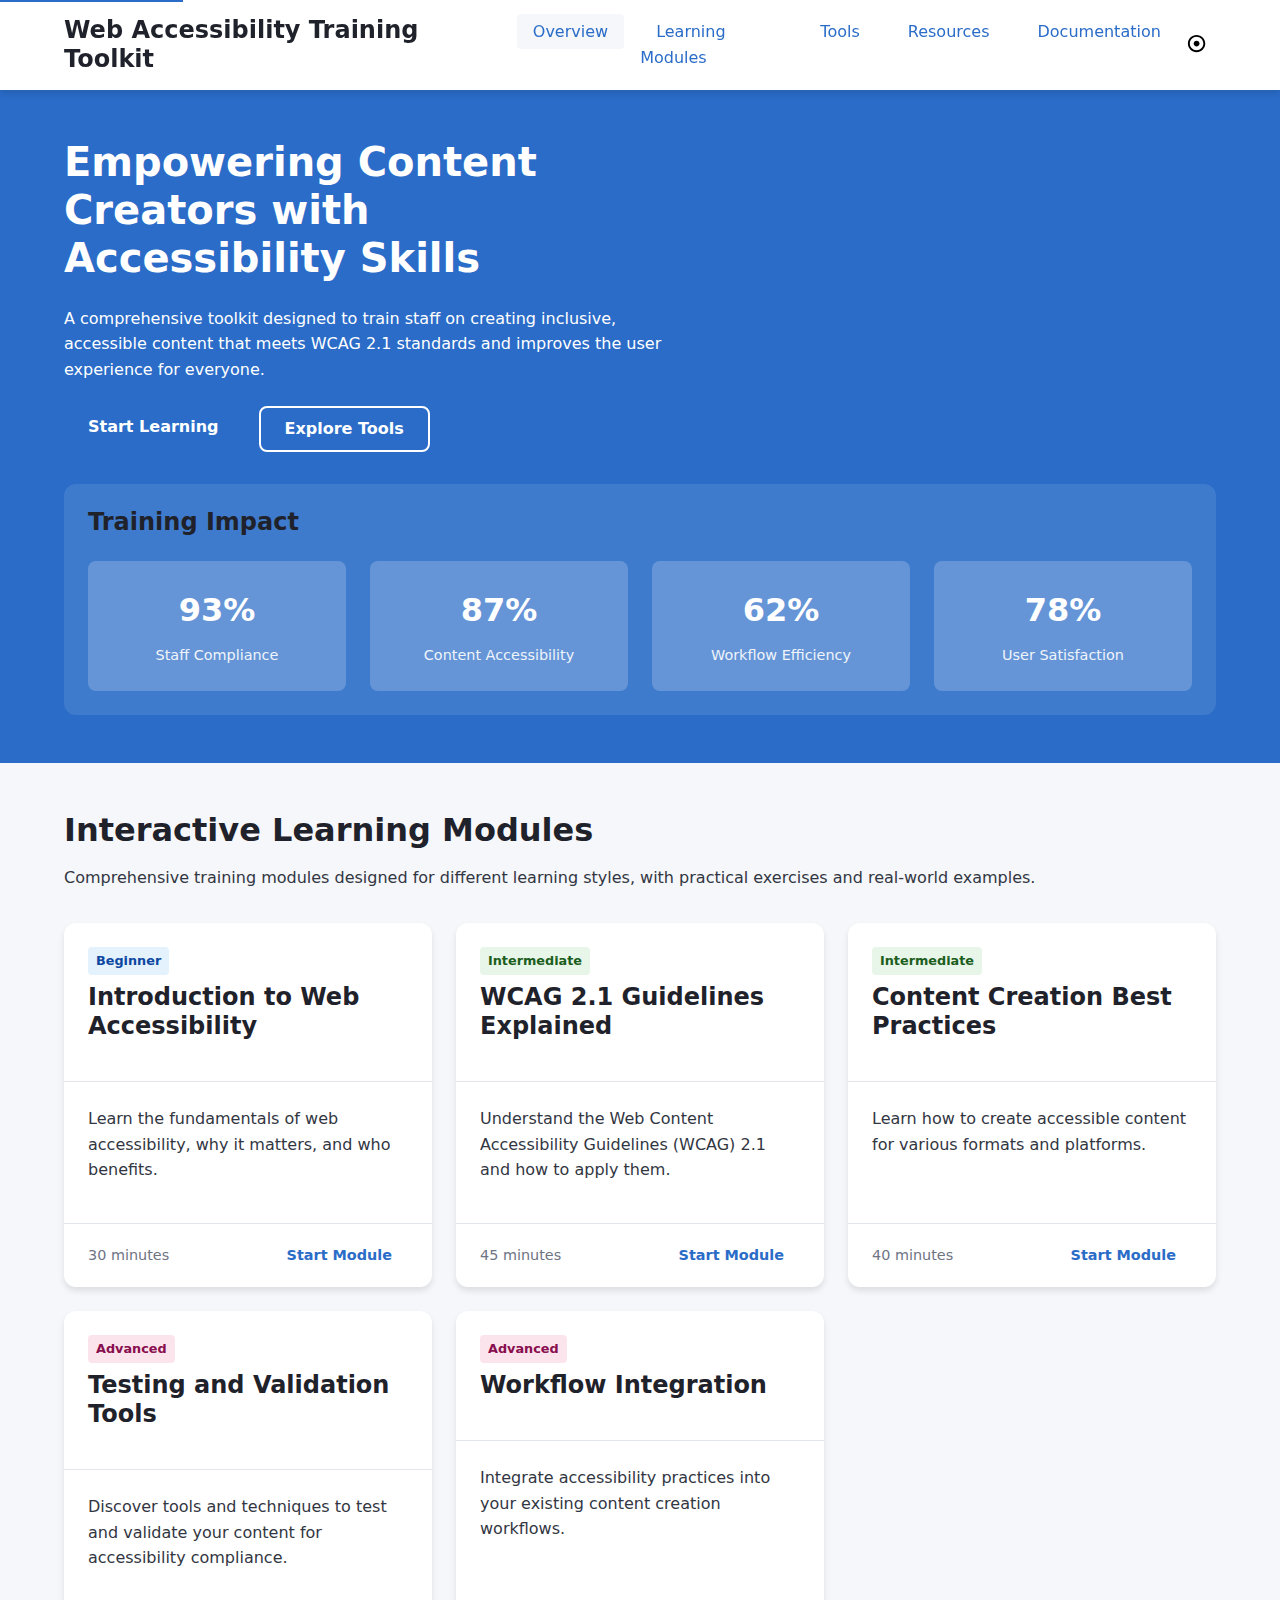
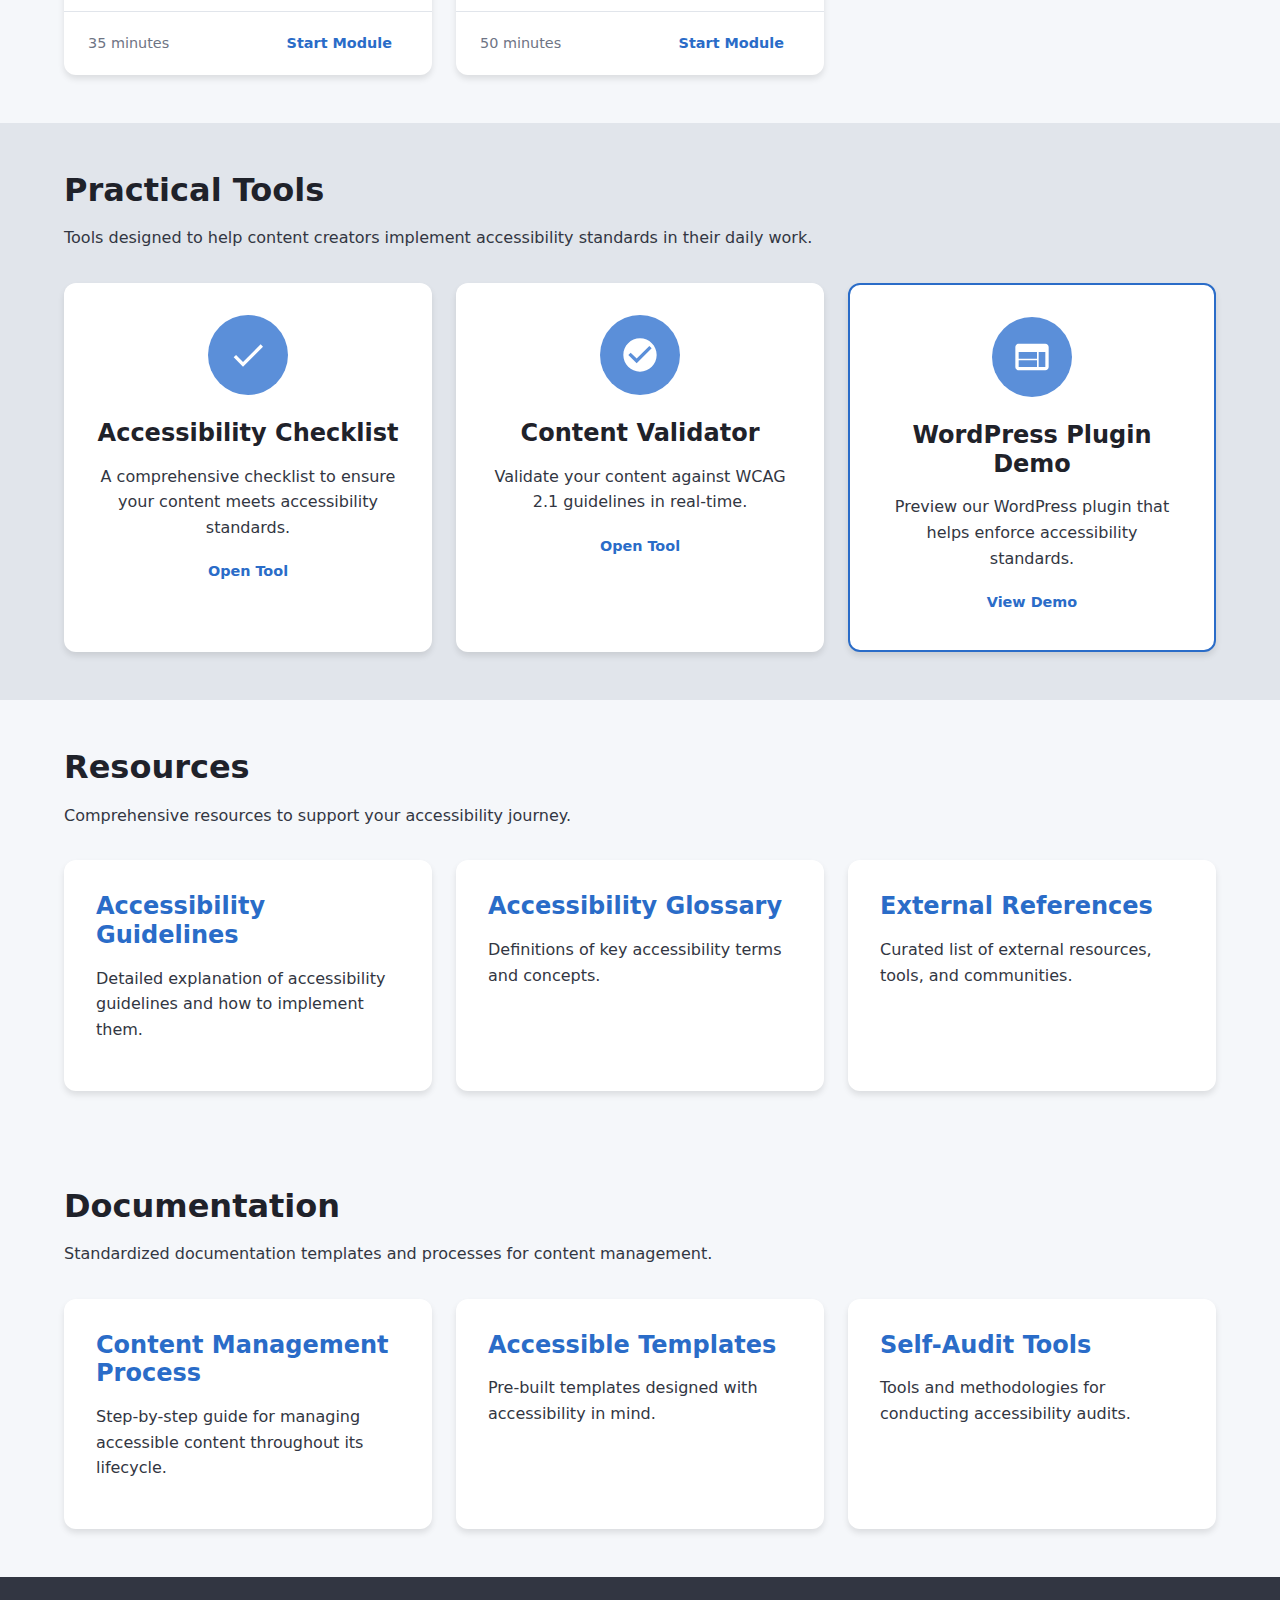
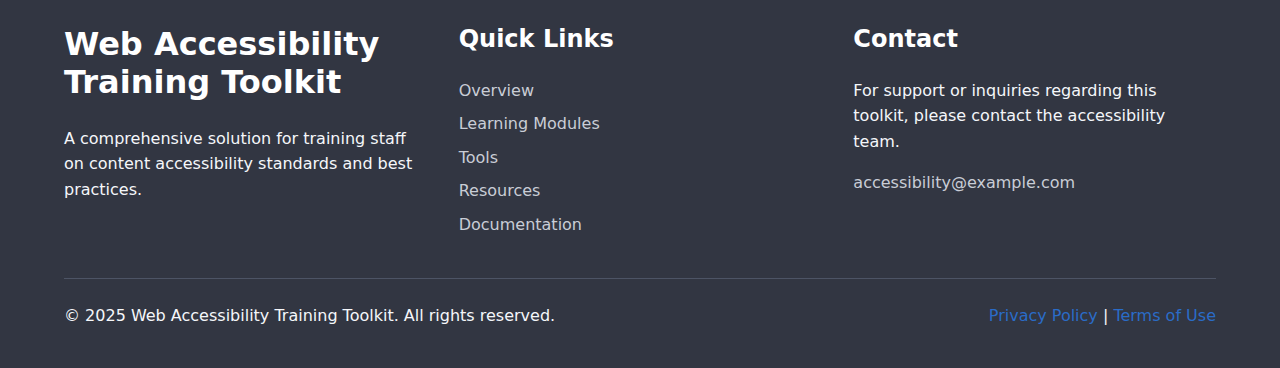
==== index.html @ 2796afd3 "inital commit" ====
<!DOCTYPE html>
<html lang="en">
<head>
    <meta charset="UTF-8">
    <meta name="viewport" content="width=device-width, initial-scale=1.0">
    <title>Web Accessibility Training Toolkit</title>
    <link rel="stylesheet" href="styles/main.css">
    <link rel="stylesheet" href="styles/accessibility.css">
    <script src="scripts/main.js" defer></script>
</head>
<body>
    <header class="main-header">
        <div class="container">
            <div class="logo">
                <h1>Web Accessibility Training Toolkit</h1>
            </div>
            <nav aria-label="Main Navigation">
                <ul class="main-nav">
                    <li><a href="#overview" class="active">Overview</a></li>
                    <li><a href="#learning-modules">Learning Modules</a></li>
                    <li><a href="#tools">Tools</a></li>
                    <li><a href="#resources">Resources</a></li>
                    <li><a href="#documentation">Documentation</a></li>
                </ul>
            </nav>
            <button class="settings-toggle" aria-expanded="false" aria-controls="accessibility-settings">
                <span class="sr-only">Accessibility Settings</span>
                <svg aria-hidden="true" focusable="false" width="24" height="24" viewBox="0 0 24 24">
                    <path d="M12 3c-4.97 0-9 4.03-9 9s4.03 9 9 9 9-4.03 9-9-4.03-9-9-9zm0 16c-3.86 0-7-3.14-7-7s3.14-7 7-7 7 3.14 7 7-3.14 7-7 7z"/>
                    <path d="M12 9c-1.66 0-3 1.34-3 3s1.34 3 3 3 3-1.34 3-3-1.34-3-3-3z"/>
                </svg>
            </button>
        </div>
    </header>

    <div id="accessibility-settings" class="a11y-settings" hidden>
        <div class="container">
            <h2>Accessibility Settings</h2>
            <div class="settings-grid">
                <div class="setting-control">
                    <label for="font-size">Text Size</label>
                    <input type="range" id="font-size" min="100" max="200" step="10" value="100">
                </div>
                <div class="setting-control">
                    <label for="contrast">High Contrast</label>
                    <input type="checkbox" id="contrast">
                </div>
                <div class="setting-control">
                    <label for="reduce-motion">Reduce Motion</label>
                    <input type="checkbox" id="reduce-motion">
                </div>
                <div class="setting-control">
                    <label for="dyslexia-font">Dyslexia-friendly Font</label>
                    <input type="checkbox" id="dyslexia-font">
                </div>
            </div>
        </div>
    </div>

    <main id="main-content">
        <section id="overview" class="hero-section">
            <div class="container">
                <div class="hero-content">
                    <h2>Empowering Content Creators with Accessibility Skills</h2>
                    <p>A comprehensive toolkit designed to train staff on creating inclusive, accessible content that meets WCAG 2.1 standards and improves the user experience for everyone.</p>
                    <div class="cta-buttons">
                        <a href="#learning-modules" class="button primary">Start Learning</a>
                        <a href="#tools" class="button secondary">Explore Tools</a>
                    </div>
                </div>
                <div class="metrics-dashboard">
                    <h3>Training Impact</h3>
                    <div class="metrics-grid">
                        <div class="metric-card">
                            <span class="metric-value">93%</span>
                            <span class="metric-label">Staff Compliance</span>
                        </div>
                        <div class="metric-card">
                            <span class="metric-value">87%</span>
                            <span class="metric-label">Content Accessibility</span>
                        </div>
                        <div class="metric-card">
                            <span class="metric-value">62%</span>
                            <span class="metric-label">Workflow Efficiency</span>
                        </div>
                        <div class="metric-card">
                            <span class="metric-value">78%</span>
                            <span class="metric-label">User Satisfaction</span>
                        </div>
                    </div>
                </div>
            </div>
        </section>

        <section id="learning-modules" class="section learning-modules">
            <div class="container">
                <h2>Interactive Learning Modules</h2>
                <p>Comprehensive training modules designed for different learning styles, with practical exercises and real-world examples.</p>
                
                <div class="module-cards">
                    <article class="module-card">
                        <div class="module-header">
                            <span class="module-tag beginner">Beginner</span>
                            <h3>Introduction to Web Accessibility</h3>
                        </div>
                        <p>Learn the fundamentals of web accessibility, why it matters, and who benefits.</p>
                        <footer class="module-footer">
                            <span class="module-time">30 minutes</span>
                            <a href="learning-modules/module1.html" class="button small">Start Module</a>
                        </footer>
                    </article>
                    
                    <article class="module-card">
                        <div class="module-header">
                            <span class="module-tag intermediate">Intermediate</span>
                            <h3>WCAG 2.1 Guidelines Explained</h3>
                        </div>
                        <p>Understand the Web Content Accessibility Guidelines (WCAG) 2.1 and how to apply them.</p>
                        <footer class="module-footer">
                            <span class="module-time">45 minutes</span>
                            <a href="learning-modules/module2.html" class="button small">Start Module</a>
                        </footer>
                    </article>
                    
                    <article class="module-card">
                        <div class="module-header">
                            <span class="module-tag intermediate">Intermediate</span>
                            <h3>Content Creation Best Practices</h3>
                        </div>
                        <p>Learn how to create accessible content for various formats and platforms.</p>
                        <footer class="module-footer">
                            <span class="module-time">40 minutes</span>
                            <a href="learning-modules/module3.html" class="button small">Start Module</a>
                        </footer>
                    </article>
                    
                    <article class="module-card">
                        <div class="module-header">
                            <span class="module-tag advanced">Advanced</span>
                            <h3>Testing and Validation Tools</h3>
                        </div>
                        <p>Discover tools and techniques to test and validate your content for accessibility compliance.</p>
                        <footer class="module-footer">
                            <span class="module-time">35 minutes</span>
                            <a href="learning-modules/module4.html" class="button small">Start Module</a>
                        </footer>
                    </article>
                    
                    <article class="module-card">
                        <div class="module-header">
                            <span class="module-tag advanced">Advanced</span>
                            <h3>Workflow Integration</h3>
                        </div>
                        <p>Integrate accessibility practices into your existing content creation workflows.</p>
                        <footer class="module-footer">
                            <span class="module-time">50 minutes</span>
                            <a href="learning-modules/module5.html" class="button small">Start Module</a>
                        </footer>
                    </article>
                </div>
            </div>
        </section>

        <section id="tools" class="section tools-section">
            <div class="container">
                <h2>Practical Tools</h2>
                <p>Tools designed to help content creators implement accessibility standards in their daily work.</p>
                
                <div class="tools-grid">
                    <div class="tool-card">
                        <div class="tool-icon">
                            <svg aria-hidden="true" focusable="false" width="48" height="48" viewBox="0 0 24 24">
                                <path d="M9 16.17L4.83 12l-1.42 1.41L9 19 21 7l-1.41-1.41z"/>
                            </svg>
                        </div>
                        <h3>Accessibility Checklist</h3>
                        <p>A comprehensive checklist to ensure your content meets accessibility standards.</p>
                        <a href="tools/checklist.html" class="button small">Open Tool</a>
                    </div>
                    
                    <div class="tool-card">
                        <div class="tool-icon">
                            <svg aria-hidden="true" focusable="false" width="48" height="48" viewBox="0 0 24 24">
                                <path d="M12 2C6.48 2 2 6.48 2 12s4.48 10 10 10 10-4.48 10-10S17.52 2 12 2zm-2 15l-5-5 1.41-1.41L10 14.17l7.59-7.59L19 8l-9 9z"/>
                            </svg>
                        </div>
                        <h3>Content Validator</h3>
                        <p>Validate your content against WCAG 2.1 guidelines in real-time.</p>
                        <a href="tools/validator.html" class="button small">Open Tool</a>
                    </div>
                    
                    <div class="tool-card highlight">
                        <div class="tool-icon">
                            <svg aria-hidden="true" focusable="false" width="48" height="48" viewBox="0 0 24 24">
                                <path d="M20 4H4c-1.1 0-1.99.9-1.99 2L2 18c0 1.1.9 2 2 2h16c1.1 0 2-.9 2-2V6c0-1.1-.9-2-2-2zm-5 14H4v-4h11v4zm0-5H4V9h11v4zm5 5h-4V9h4v9z"/>
                            </svg>
                        </div>
                        <h3>WordPress Plugin Demo</h3>
                        <p>Preview our WordPress plugin that helps enforce accessibility standards.</p>
                        <a href="tools/plugin-demo.html" class="button small">View Demo</a>
                    </div>
                </div>
            </div>
        </section>

        <section id="resources" class="section resources-section">
            <div class="container">
                <h2>Resources</h2>
                <p>Comprehensive resources to support your accessibility journey.</p>
                
                <div class="resources-grid">
                    <a href="resources/guidelines.html" class="resource-card">
                        <h3>Accessibility Guidelines</h3>
                        <p>Detailed explanation of accessibility guidelines and how to implement them.</p>
                    </a>
                    
                    <a href="resources/glossary.html" class="resource-card">
                        <h3>Accessibility Glossary</h3>
                        <p>Definitions of key accessibility terms and concepts.</p>
                    </a>
                    
                    <a href="resources/references.html" class="resource-card">
                        <h3>External References</h3>
                        <p>Curated list of external resources, tools, and communities.</p>
                    </a>
                </div>
            </div>
        </section>

        <section id="documentation" class="section documentation-section">
            <div class="container">
                <h2>Documentation</h2>
                <p>Standardized documentation templates and processes for content management.</p>
                
                <div class="documentation-cards">
                    <a href="documentation/content-management.html" class="doc-card">
                        <h3>Content Management Process</h3>
                        <p>Step-by-step guide for managing accessible content throughout its lifecycle.</p>
                    </a>
                    
                    <a href="documentation/templates.html" class="doc-card">
                        <h3>Accessible Templates</h3>
                        <p>Pre-built templates designed with accessibility in mind.</p>
                    </a>
                    
                    <a href="documentation/audit-tools.html" class="doc-card">
                        <h3>Self-Audit Tools</h3>
                        <p>Tools and methodologies for conducting accessibility audits.</p>
                    </a>
                </div>
            </div>
        </section>
    </main>

    <footer class="main-footer">
        <div class="container">
            <div class="footer-content">
                <div class="footer-section">
                    <h2>Web Accessibility Training Toolkit</h2>
                    <p>A comprehensive solution for training staff on content accessibility standards and best practices.</p>
                </div>
                <div class="footer-section">
                    <h3>Quick Links</h3>
                    <ul class="footer-nav">
                        <li><a href="#overview">Overview</a></li>
                        <li><a href="#learning-modules">Learning Modules</a></li>
                        <li><a href="#tools">Tools</a></li>
                        <li><a href="#resources">Resources</a></li>
                        <li><a href="#documentation">Documentation</a></li>
                    </ul>
                </div>
                <div class="footer-section">
                    <h3>Contact</h3>
                    <p>For support or inquiries regarding this toolkit, please contact the accessibility team.</p>
                    <a href="mailto:accessibility@example.com" class="contact-link">accessibility@example.com</a>
                </div>
            </div>
            <div class="footer-bottom">
                <p>&copy; 2025 Web Accessibility Training Toolkit. All rights reserved.</p>
                <p><a href="#">Privacy Policy</a> | <a href="#">Terms of Use</a></p>
            </div>
        </div>
    </footer>

    <script src="scripts/accessibility-checker.js"></script>
</body>
</html>
---- styles/main.css ----
/* Base Styles & Variables */
:root {
    /* Color Palette */
    --primary-color: #2a6cc8;
    --primary-dark: #1b4b8a;
    --primary-light: #5b8fd9;
    --secondary-color: #3cb44b;
    --secondary-dark: #2a7c33;
    --secondary-light: #68d775;
    --neutral-100: #ffffff;
    --neutral-200: #f5f7fa;
    --neutral-300: #e1e5eb;
    --neutral-400: #c9cdd6;
    --neutral-500: #a0a6b3;
    --neutral-600: #6e7484;
    --neutral-700: #4d5465;
    --neutral-800: #323642;
    --neutral-900: #1f222a;
    
    /* Typography */
    --font-primary: 'Open Sans', system-ui, sans-serif;
    --font-heading: 'Montserrat', system-ui, sans-serif;
    --font-mono: 'Source Code Pro', monospace;
    --font-size-base: 16px;
    
    /* Spacing */
    --spacing-xs: 0.25rem;
    --spacing-sm: 0.5rem;
    --spacing-md: 1rem;
    --spacing-lg: 1.5rem;
    --spacing-xl: 2rem;
    --spacing-xxl: 3rem;
    
    /* Borders */
    --border-radius-sm: 4px;
    --border-radius-md: 8px;
    --border-radius-lg: 12px;
    
    /* Transitions */
    --transition-fast: 150ms ease-in-out;
    --transition-medium: 300ms ease-in-out;
    
    /* Shadows */
    --shadow-sm: 0 1px 3px rgba(0, 0, 0, 0.1);
    --shadow-md: 0 4px 6px rgba(0, 0, 0, 0.1);
    --shadow-lg: 0 10px 15px rgba(0, 0, 0, 0.1);
}

/* Reset & Base Elements */
*, *::before, *::after {
    box-sizing: border-box;
    margin: 0;
    padding: 0;
}

html {
    font-size: var(--font-size-base);
    scroll-behavior: smooth;
}

body {
    font-family: var(--font-primary);
    line-height: 1.6;
    color: var(--neutral-800);
    background-color: var(--neutral-200);
    min-height: 100vh;
    display: flex;
    flex-direction: column;
}

h1, h2, h3, h4, h5, h6 {
    font-family: var(--font-heading);
    line-height: 1.2;
    margin-bottom: var(--spacing-md);
    color: var(--neutral-900);
}

h1 {
    font-size: 2.5rem;
}

h2 {
    font-size: 2rem;
}

h3 {
    font-size: 1.5rem;
}

p {
    margin-bottom: var(--spacing-md);
}

a {
    color: var(--primary-color);
    text-decoration: none;
    transition: color var(--transition-fast);
}

a:hover, a:focus {
    color: var(--primary-dark);
    text-decoration: underline;
}

img, svg {
    max-width: 100%;
    height: auto;
}

ul, ol {
    margin-bottom: var(--spacing-md);
    padding-left: var(--spacing-lg);
}

/* Layout */
.container {
    width: 100%;
    max-width: 1200px;
    margin: 0 auto;
    padding: 0 var(--spacing-lg);
}

.section {
    padding: var(--spacing-xxl) 0;
}

/* Header & Navigation */
.main-header {
    background-color: var(--neutral-100);
    box-shadow: var(--shadow-md);
    position: sticky;
    top: 0;
    z-index: 100;
    padding: var(--spacing-md) 0;
}

.main-header .container {
    display: flex;
    align-items: center;
    justify-content: space-between;
}

.logo h1 {
    font-size: 1.5rem;
    margin-bottom: 0;
}

.main-nav {
    display: flex;
    list-style: none;
    margin: 0;
    padding: 0;
}

.main-nav li {
    margin-left: var(--spacing-md);
}

.main-nav a {
    padding: var(--spacing-sm) var(--spacing-md);
    border-radius: var(--border-radius-sm);
    transition: background-color var(--transition-fast);
}

.main-nav a:hover, .main-nav a:focus, .main-nav a.active {
    background-color: var(--neutral-200);
    text-decoration: none;
}

.settings-toggle {
    background: none;
    border: none;
    cursor: pointer;
    color: var(--neutral-700);
    padding: var(--spacing-sm);
    border-radius: 50%;
    transition: background-color var(--transition-fast);
}

.settings-toggle:hover, .settings-toggle:focus {
    background-color: var(--neutral-200);
}

/* Accessibility Settings Panel */
.a11y-settings {
    background-color: var(--neutral-100);
    border-bottom: 1px solid var(--neutral-300);
    padding: var(--spacing-lg) 0;
}

.settings-grid {
    display: grid;
    grid-template-columns: repeat(auto-fit, minmax(200px, 1fr));
    gap: var(--spacing-lg);
}

.setting-control {
    display: flex;
    flex-direction: column;
}

.setting-control label {
    margin-bottom: var(--spacing-sm);
    font-weight: 600;
}

/* Hero Section */
.hero-section {
    padding: var(--spacing-xxl) 0;
    background-color: var(--primary-color);
    color: var(--neutral-100);
}

.hero-section h2 {
    color: var(--neutral-100);
    font-size: 2.5rem;
    margin-bottom: var(--spacing-lg);
}

.hero-content {
    max-width: 600px;
    margin-bottom: var(--spacing-xl);
}

.cta-buttons {
    display: flex;
    gap: var(--spacing-md);
    margin-top: var(--spacing-lg);
}

.metrics-dashboard {
    background-color: rgba(255, 255, 255, 0.1);
    border-radius: var(--border-radius-lg);
    padding: var(--spacing-lg);
    margin-top: var(--spacing-xl);
}

.metrics-grid {
    display: grid;
    grid-template-columns: repeat(auto-fit, minmax(150px, 1fr));
    gap: var(--spacing-lg);
    margin-top: var(--spacing-lg);
}

.metric-card {
    background-color: rgba(255, 255, 255, 0.2);
    border-radius: var(--border-radius-md);
    padding: var(--spacing-lg);
    text-align: center;
    display: flex;
    flex-direction: column;
    gap: var(--spacing-sm);
}

.metric-value {
    font-size: 2rem;
    font-weight: 700;
}

.metric-label {
    font-size: 0.9rem;
    opacity: 0.9;
}

/* Learning Modules Section */
.module-cards {
    display: grid;
    grid-template-columns: repeat(auto-fill, minmax(300px, 1fr));
    gap: var(--spacing-lg);
    margin-top: var(--spacing-xl);
}

.module-card {
    background-color: var(--neutral-100);
    border-radius: var(--border-radius-lg);
    box-shadow: var(--shadow-md);
    overflow: hidden;
    transition: transform var(--transition-medium), box-shadow var(--transition-medium);
    display: flex;
    flex-direction: column;
    height: 100%;
}

.module-card:hover, .module-card:focus-within {
    transform: translateY(-5px);
    box-shadow: var(--shadow-lg);
}

.module-header {
    padding: var(--spacing-lg);
    border-bottom: 1px solid var(--neutral-300);
}

.module-tag {
    display: inline-block;
    padding: var(--spacing-xs) var(--spacing-sm);
    border-radius: var(--border-radius-sm);
    font-size: 0.8rem;
    font-weight: 600;
    margin-bottom: var(--spacing-sm);
}

.beginner {
    background-color: #e3f2fd;
    color: #0d47a1;
}

.intermediate {
    background-color: #e8f5e9;
    color: #1b5e20;
}

.advanced {
    background-color: #fce4ec;
    color: #880e4f;
}

.module-card p {
    padding: var(--spacing-lg);
    flex-grow: 1;
}

.module-footer {
    padding: var(--spacing-md) var(--spacing-lg);
    border-top: 1px solid var(--neutral-300);
    display: flex;
    justify-content: space-between;
    align-items: center;
}

.module-time {
    font-size: 0.9rem;
    color: var(--neutral-600);
}

/* Tools Section */
.tools-section {
    background-color: var(--neutral-300);
}

.tools-grid {
    display: grid;
    grid-template-columns: repeat(auto-fit, minmax(300px, 1fr));
    gap: var(--spacing-lg);
    margin-top: var(--spacing-xl);
}

.tool-card {
    background-color: var(--neutral-100);
    border-radius: var(--border-radius-lg);
    padding: var(--spacing-xl);
    text-align: center;
    transition: transform var(--transition-medium);
    box-shadow: var(--shadow-md);
}

.tool-card:hover, .tool-card:focus-within {
    transform: translateY(-5px);
}

.tool-card.highlight {
    border: 2px solid var(--primary-color);
}

.tool-icon {
    background-color: var(--primary-light);
    color: var(--neutral-100);
    width: 80px;
    height: 80px;
    border-radius: 50%;
    display: flex;
    align-items: center;
    justify-content: center;
    margin: 0 auto var(--spacing-lg);
}

.tool-icon svg {
    width: 40px;
    height: 40px;
    fill: currentColor;
}

/* Resources Section */
.resources-grid {
    display: grid;
    grid-template-columns: repeat(auto-fit, minmax(300px, 1fr));
    gap: var(--spacing-lg);
    margin-top: var(--spacing-xl);
}

.resource-card {
    background-color: var(--neutral-100);
    border-radius: var(--border-radius-lg);
    padding: var(--spacing-xl);
    box-shadow: var(--shadow-md);
    transition: transform var(--transition-medium), box-shadow var(--transition-medium);
    display: block;
    color: inherit;
    height: 100%;
}

.resource-card:hover, .resource-card:focus {
    transform: translateY(-5px);
    box-shadow: var(--shadow-lg);
    text-decoration: none;
}

.resource-card h3 {
    color: var(--primary-color);
}

/* Documentation Section */
.documentation-cards {
    display: grid;
    grid-template-columns: repeat(auto-fit, minmax(300px, 1fr));
    gap: var(--spacing-lg);
    margin-top: var(--spacing-xl);
}

.doc-card {
    background-color: var(--neutral-100);
    border-radius: var(--border-radius-lg);
    padding: var(--spacing-xl);
    box-shadow: var(--shadow-md);
    transition: transform var(--transition-medium), box-shadow var(--transition-medium);
    display: block;
    color: inherit;
    height: 100%;
}

.doc-card:hover, .doc-card:focus {
    transform: translateY(-5px);
    box-shadow: var(--shadow-lg);
    text-decoration: none;
}

.doc-card h3 {
    color: var(--primary-color);
}

/* Footer */
.main-footer {
    background-color: var(--neutral-800);
    color: var(--neutral-200);
    padding: var(--spacing-xxl) 0 var(--spacing-lg);
    margin-top: auto;
}

.footer-content {
    display: grid;
    grid-template-columns: repeat(auto-fit, minmax(250px, 1fr));
    gap: var(--spacing-xl);
    margin-bottom: var(--spacing-xl);
}

.footer-section h2, .footer-section h3 {
    color: var(--neutral-100);
    margin-bottom: var(--spacing-lg);
}

.footer-nav {
    list-style: none;
    padding: 0;
    margin: 0;
}

.footer-nav li {
    margin-bottom: var(--spacing-sm);
}

.footer-nav a, .contact-link {
    color: var(--neutral-400);
    transition: color var(--transition-fast);
}

.footer-nav a:hover, .footer-nav a:focus, .contact-link:hover, .contact-link:focus {
    color: var(--neutral-100);
}

.footer-bottom {
    padding-top: var(--spacing-lg);
    border-top: 1px solid var(--neutral-700);
    display: flex;
    justify-content: space-between;
    flex-wrap: wrap;
    gap: var(--spacing-md);
}

/* Buttons */
.button {
    display: inline-block;
    padding: var(--spacing-sm) var(--spacing-lg);
    border-radius: var(--border-radius-md);
    font-weight: 600;
    text-align: center;
    transition: all var(--transition-fast);
    cursor: pointer;
}

.button.primary {
    background-color: var(--primary-color);
    color: var(--neutral-100);
}

.button.primary:hover, .button.primary:focus {
    background-color: var(--primary-dark);
    text-decoration: none;
}

.button.secondary {
    background-color: transparent;
    color: var(--neutral-100);
    border: 2px solid var(--neutral-100);
}

.button.secondary:hover, .button.secondary:focus {
    background-color: var(--neutral-100);
    color: var(--primary-color);
    text-decoration: none;
}

.button.small {
    padding: var(--spacing-xs) var(--spacing-md);
    font-size: 0.9rem;
}

/* Helper Classes */
.sr-only {
    position: absolute;
    width: 1px;
    height: 1px;
    padding: 0;
    margin: -1px;
    overflow: hidden;
    clip: rect(0, 0, 0, 0);
    white-space: nowrap;
    border-width: 0;
}

/* Media Queries */
@media (max-width: 768px) {
    h1 {
        font-size: 2rem;
    }
    
    h2 {
        font-size: 1.75rem;
    }
    
    .main-header .container {
        flex-direction: column;
        gap: var(--spacing-md);
    }
    
    .main-nav {
        flex-wrap: wrap;
        justify-content: center;
    }
    
    .main-nav li {
        margin: 0 var(--spacing-xs) var(--spacing-xs);
    }
    
    .hero-section h2 {
        font-size: 2rem;
    }
    
    .footer-bottom {
        flex-direction: column;
        text-align: center;
    }
}
---- styles/accessibility.css ----
/* Accessibility Specific Styles */

/* Focus Styles */
:focus {
    outline: 3px solid var(--primary-color);
    outline-offset: 2px;
}

/* Skip-to-content link */
.skip-link {
    position: absolute;
    top: -40px;
    left: 0;
    background: var(--primary-color);
    color: white;
    padding: 8px;
    z-index: 1000;
    transition: top 0.3s;
}

.skip-link:focus {
    top: 0;
}

/* High Contrast Mode Styles */
body.high-contrast {
    --primary-color: #0060df;
    --primary-dark: #003e9a;
    --primary-light: #5698ff;
    --secondary-color: #008000;
    --secondary-dark: #005700;
    --secondary-light: #45b345;
    --neutral-100: #000000;
    --neutral-200: #0a0a0a;
    --neutral-300: #141414;
    --neutral-400: #262626;
    --neutral-500: #3d3d3d;
    --neutral-600: #666666;
    --neutral-700: #a6a6a6;
    --neutral-800: #d8d8d8;
    --neutral-900: #ffffff;
    
    background-color: #000;
    color: #fff;
}

body.high-contrast .button.primary {
    background-color: #fff;
    color: #000;
    border: 2px solid #fff;
}

body.high-contrast .button.secondary {
    border: 2px solid #fff;
    color: #fff;
}

body.high-contrast .button.secondary:hover,
body.high-contrast .button.secondary:focus {
    background-color: #fff;
    color: #000;
}

body.high-contrast a {
    color: #55aaff;
    text-decoration: underline;
}

body.high-contrast .main-header,
body.high-contrast .a11y-settings,
body.high-contrast .module-card,
body.high-contrast .tool-card,
body.high-contrast .resource-card,
body.high-contrast .doc-card {
    background-color: #000;
    border: 2px solid #fff;
}

body.high-contrast .hero-section {
    background-color: #000;
    border-top: 2px solid #fff;
    border-bottom: 2px solid #fff;
}

body.high-contrast .metrics-dashboard {
    background-color: #1a1a1a;
    border: 2px solid #fff;
}

body.high-contrast .metric-card {
    background-color: #000;
    border: 1px solid #fff;
}

/* Dyslexia-friendly Font */
body.dyslexia-font {
    --font-primary: 'Open Dyslexic', 'Comic Sans MS', sans-serif;
    --font-heading: 'Open Dyslexic', 'Comic Sans MS', sans-serif;
    letter-spacing: 0.5px;
    word-spacing: 2px;
    line-height: 1.8;
}

/* Reduce Motion */
@media (prefers-reduced-motion: reduce) {
    html {
        scroll-behavior: auto;
    }
}

body.reduce-motion * {
    transition: none !important;
    animation: none !important;
}

body.reduce-motion .module-card:hover,
body.reduce-motion .tool-card:hover,
body.reduce-motion .resource-card:hover,
body.reduce-motion .doc-card:hover {
    transform: none;
}

/* Larger Font Sizes */
body.font-size-110 {
    font-size: 17.6px; /* 110% of 16px */
}

body.font-size-120 {
    font-size: 19.2px; /* 120% of 16px */
}

body.font-size-130 {
    font-size: 20.8px; /* 130% of 16px */
}

body.font-size-140 {
    font-size: 22.4px; /* 140% of 16px */
}

body.font-size-150 {
    font-size: 24px; /* 150% of 16px */
}

body.font-size-160 {
    font-size: 25.6px; /* 160% of 16px */
}

body.font-size-170 {
    font-size: 27.2px; /* 170% of 16px */
}

body.font-size-180 {
    font-size: 28.8px; /* 180% of 16px */
}

body.font-size-190 {
    font-size: 30.4px; /* 190% of 16px */
}

body.font-size-200 {
    font-size: 32px; /* 200% of 16px */
}

/* Enhanced visible focus for keyboard navigation */
body.keyboard-focus a:focus,
body.keyboard-focus button:focus,
body.keyboard-focus input:focus,
body.keyboard-focus select:focus,
body.keyboard-focus textarea:focus {
    outline: 4px solid var(--primary-color);
    outline-offset: 4px;
    box-shadow: 0 0 0 2px white, 0 0 0 6px var(--primary-color);
}

/* Link styles */
a:focus {
    text-decoration: underline;
}

a.button:focus {
    text-decoration: none;
}
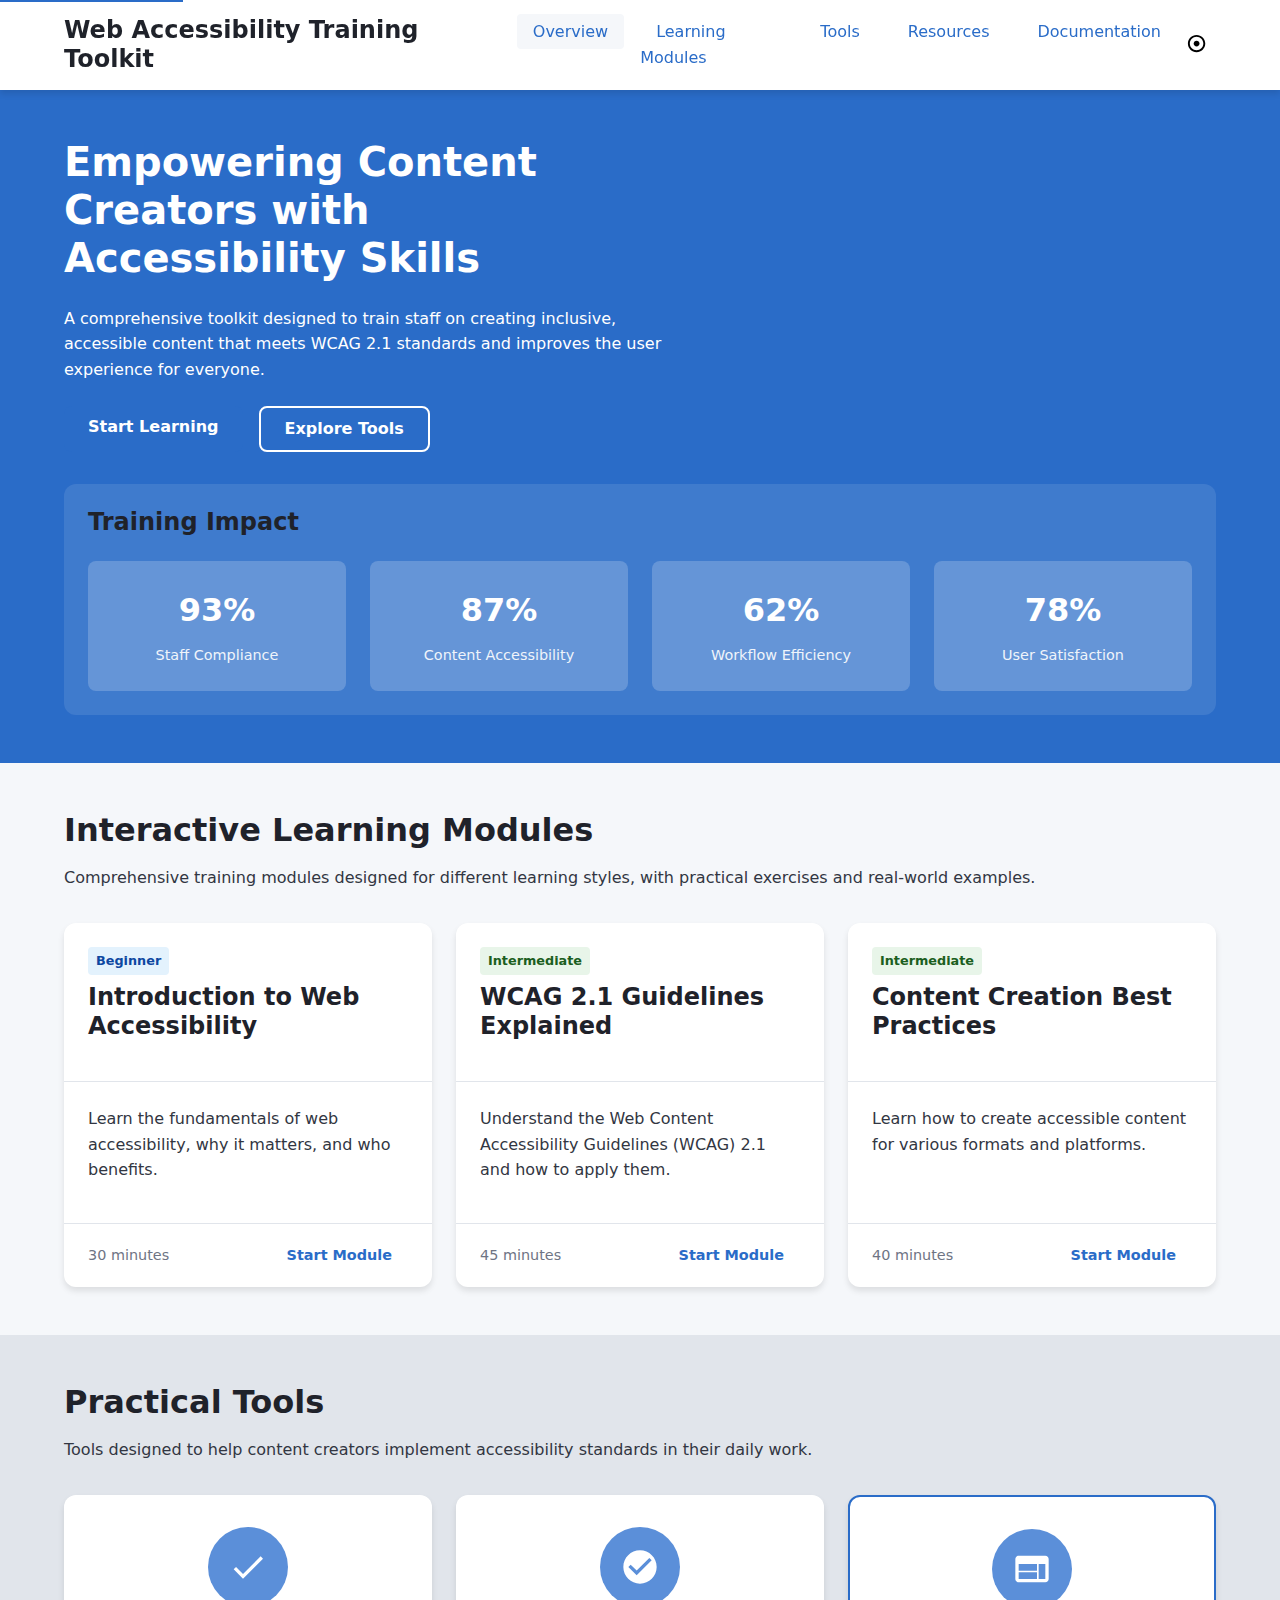
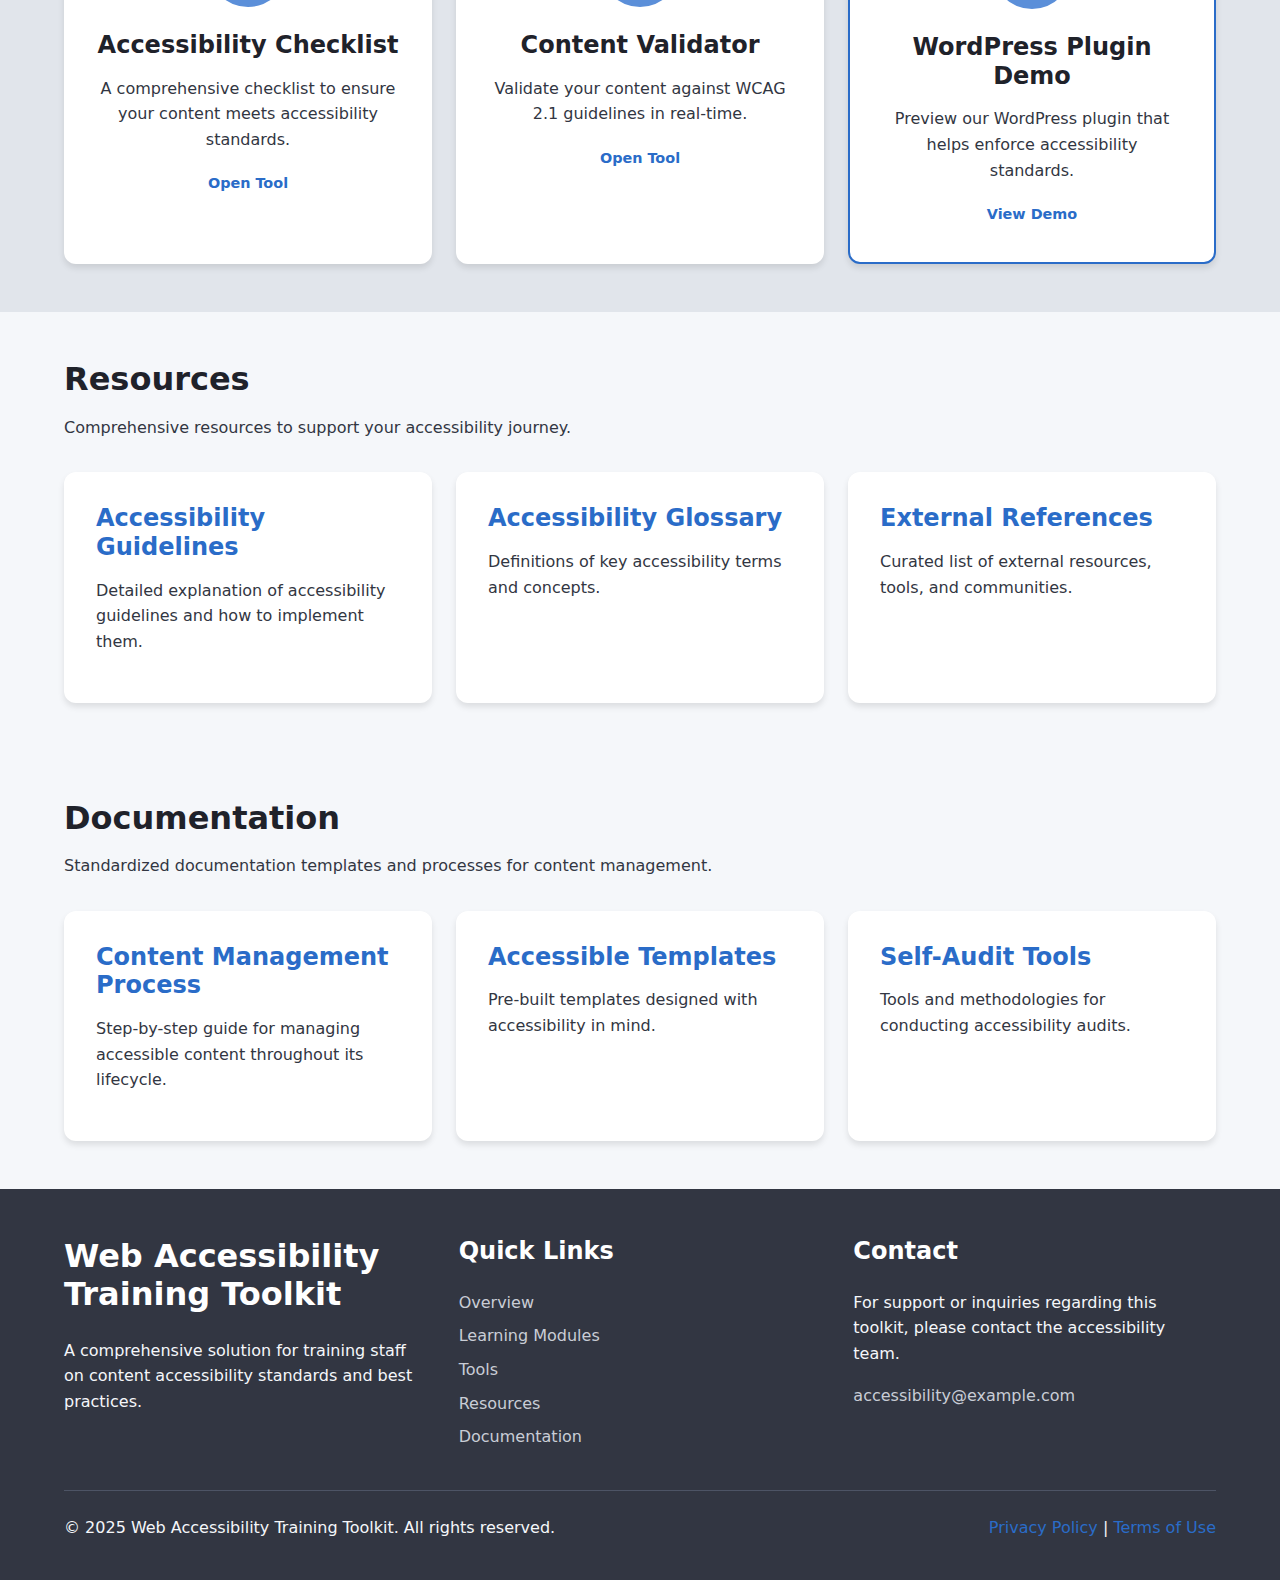
==== commit 8d15bdfa: "final commit" ====
--- a/index.html
+++ b/index.html
@@ -134,29 +134,9 @@
                         </footer>
                     </article>
                     
-                    <article class="module-card">
-                        <div class="module-header">
-                            <span class="module-tag advanced">Advanced</span>
-                            <h3>Testing and Validation Tools</h3>
-                        </div>
-                        <p>Discover tools and techniques to test and validate your content for accessibility compliance.</p>
-                        <footer class="module-footer">
-                            <span class="module-time">35 minutes</span>
-                            <a href="learning-modules/module4.html" class="button small">Start Module</a>
-                        </footer>
-                    </article>
-                    
-                    <article class="module-card">
-                        <div class="module-header">
-                            <span class="module-tag advanced">Advanced</span>
-                            <h3>Workflow Integration</h3>
-                        </div>
-                        <p>Integrate accessibility practices into your existing content creation workflows.</p>
-                        <footer class="module-footer">
-                            <span class="module-time">50 minutes</span>
-                            <a href="learning-modules/module5.html" class="button small">Start Module</a>
-                        </footer>
-                    </article>
+                   
+                    
+                   
                 </div>
             </div>
         </section>
